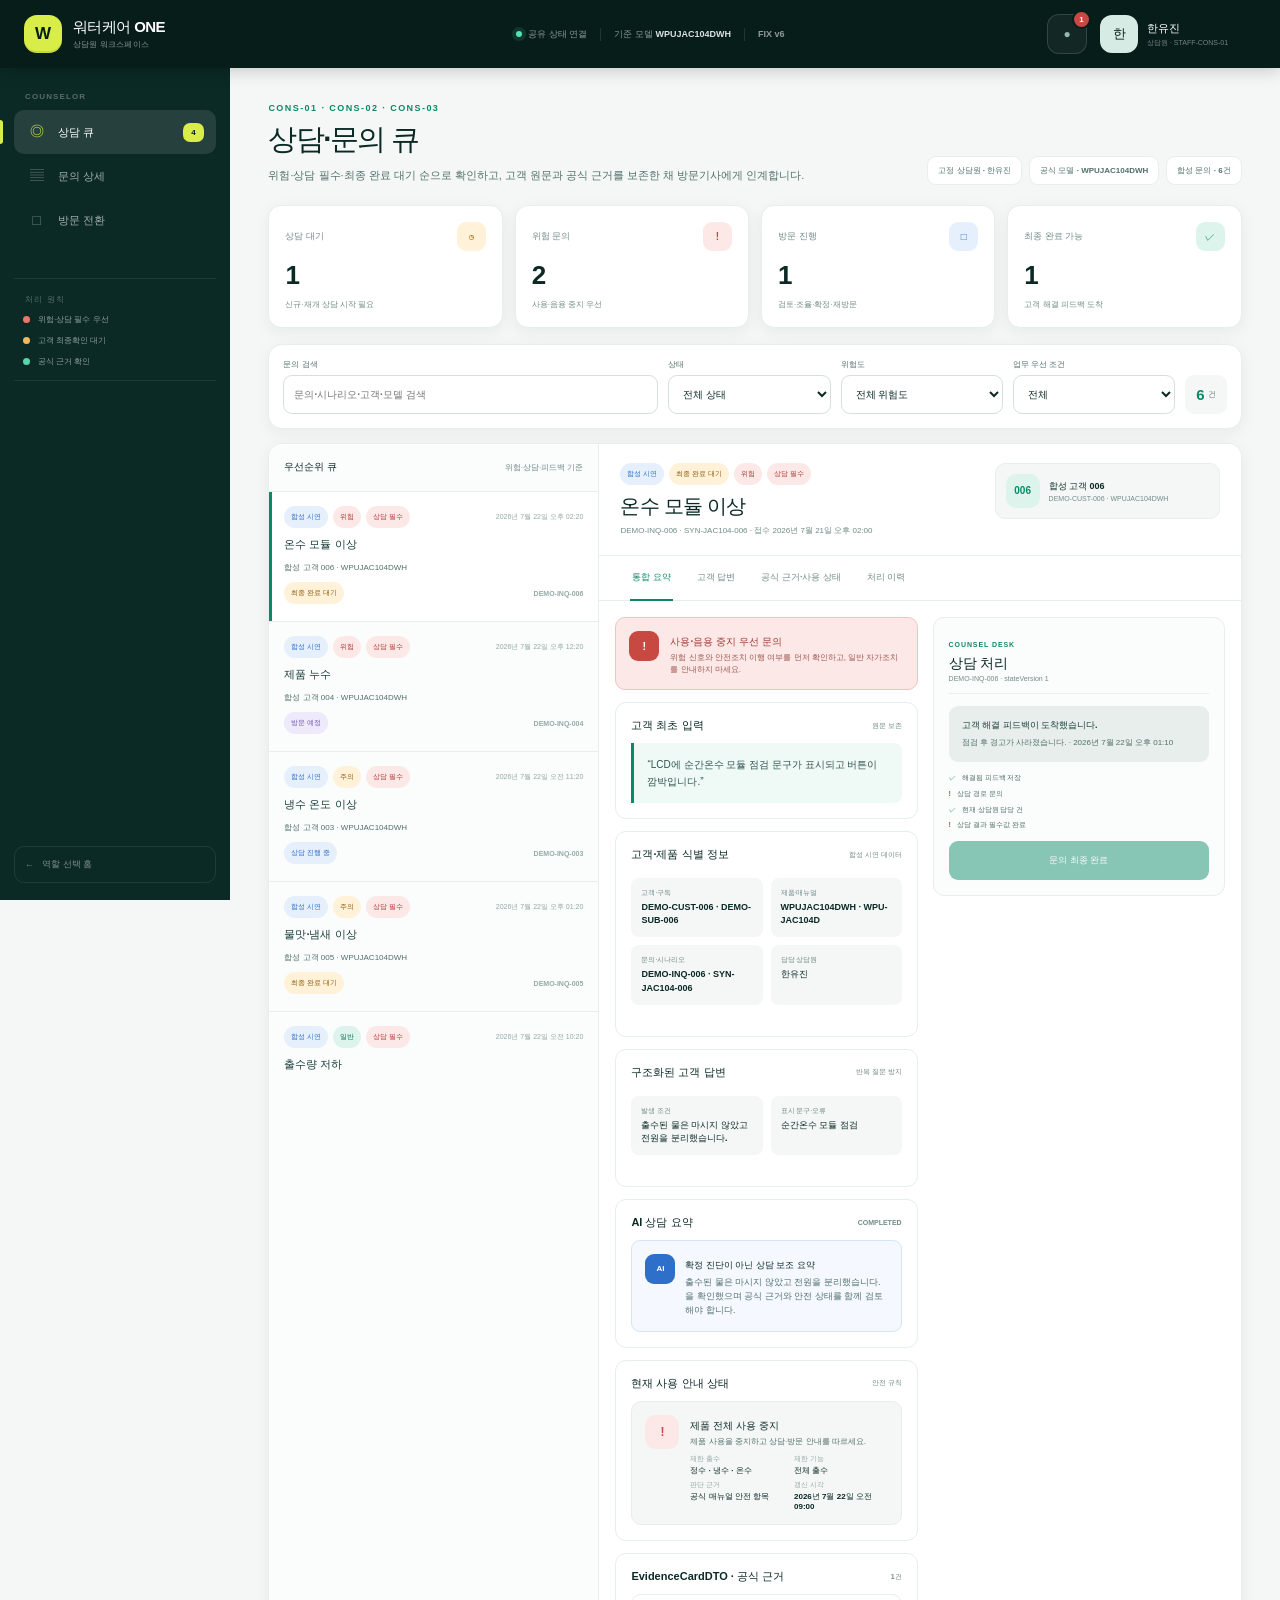
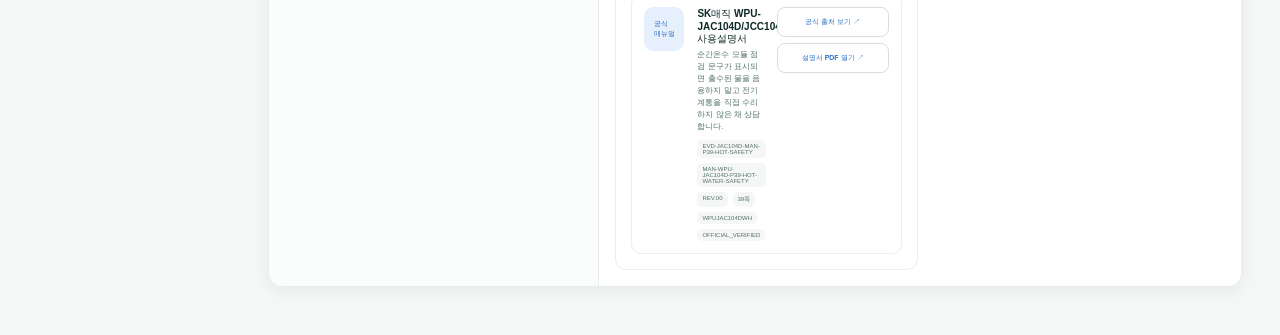
==== counselor.html @ 99f56e0e "2026-07-22 | 상담원 PC 웹 CONS-01~03 업무 흐름 구현 files: counselor.html, assets/js/counselor-app-v6.js  우선 상" ====
<!doctype html>
<html lang="ko">
<head>
  <meta charset="utf-8">
  <meta name="viewport" content="width=device-width, initial-scale=1">
  <meta name="description" content="WPUJAC104DWH 고객 상담과 방문 전환을 처리하는 상담원 업무 화면">
  <title>워터케어 ONE · 상담원 업무</title>
  <link rel="stylesheet" href="assets/css/fix-base.css">
  <link rel="stylesheet" href="assets/css/staff-desktop-v6.css">
</head>
<body class="v6-body v6-body--counselor">
  <a class="v6-skip-link" href="#v6-main">본문 바로가기</a>

  <header class="v6-topbar">
    <a class="v6-brand" href="index.html" aria-label="워터케어 ONE 역할 선택 홈으로 이동">
      <span class="v6-brand__mark" aria-hidden="true">W</span>
      <span><strong>워터케어 ONE</strong><small>상담원 워크스페이스</small></span>
    </a>
    <div class="v6-topbar__context" aria-label="현재 업무 컨텍스트">
      <span class="v6-live-dot"><i></i> 공유 상태 연결</span>
      <span>기준 모델 <b>WPUJAC104DWH</b></span>
      <span>FIX v6</span>
    </div>
    <div class="v6-topbar__actions">
      <button id="counselor-notification-toggle" class="v6-icon-button" type="button" aria-label="상담원 알림 열기" aria-haspopup="dialog" aria-controls="counselor-notification-panel" aria-expanded="false">
        <span aria-hidden="true">●</span><b id="counselor-notification-count" hidden>0</b>
      </button>
      <div class="v6-user-chip"><span>한</span><div><strong>한유진</strong><small>상담원 · STAFF-CONS-01</small></div></div>
    </div>
  </header>

  <div class="v6-shell">
    <aside class="v6-sidebar" aria-label="상담원 화면 메뉴">
      <div class="v6-sidebar__section">
        <p>COUNSELOR</p>
        <button class="v6-nav-item is-active" type="button" data-counselor-section="queue" aria-current="page"><span aria-hidden="true">◎</span><span>상담 큐</span><b id="counselor-queue-count">0</b></button>
        <button class="v6-nav-item" type="button" data-counselor-section="detail"><span aria-hidden="true">▤</span><span>문의 상세</span></button>
        <button class="v6-nav-item" type="button" data-counselor-section="visit"><span aria-hidden="true">□</span><span>방문 전환</span></button>
      </div>
      <div class="v6-sidebar__legend">
        <p>처리 원칙</p>
        <ul>
          <li><i class="is-danger"></i>위험·상담 필수 우선</li>
          <li><i class="is-warning"></i>고객 최종확인 대기</li>
          <li><i class="is-safe"></i>공식 근거 확인</li>
        </ul>
      </div>
      <a class="v6-home-link" href="index.html"><span aria-hidden="true">←</span> 역할 선택 홈</a>
    </aside>

    <main id="v6-main" class="v6-main" tabindex="-1">
      <div id="counselor-app" aria-live="polite" aria-busy="true">
        <div class="v6-loading"><span></span><strong>상담 업무 데이터를 불러오는 중입니다.</strong></div>
      </div>
    </main>
  </div>

  <section id="counselor-notification-panel" class="v6-notification-panel" role="dialog" aria-modal="false" aria-labelledby="counselor-notification-title" hidden>
    <header><div><small>WORK NOTIFICATIONS</small><h2 id="counselor-notification-title">상담 업무 알림</h2></div><button type="button" data-close-notifications aria-label="알림 닫기">×</button></header>
    <div id="counselor-notification-list" class="v6-notification-list"></div>
    <footer>알림을 선택하면 연결된 문의 상세를 엽니다.</footer>
  </section>

  <div id="v6-toast" class="v6-toast" role="status" aria-live="polite" aria-atomic="true"></div>
  <noscript><div class="v6-noscript">이 업무 화면을 사용하려면 JavaScript를 활성화해 주세요.</div></noscript>

  <script src="assets/js/fix-data.js"></script>
  <script src="assets/js/fix-store.js"></script>
  <script src="assets/js/fix-common.js"></script>
  <script src="assets/js/counselor-app-v6.js"></script>
</body>
</html>
---- assets/css/fix-base.css ----
:root {
  --wc-ink-950: #071d19;
  --wc-ink-900: #0b2924;
  --wc-ink-800: #173c35;
  --wc-ink-700: #31544d;
  --wc-ink-600: #55716b;
  --wc-ink-500: #718b85;
  --wc-ink-300: #b7c8c4;
  --wc-ink-200: #d4e0dd;
  --wc-ink-100: #e7eeec;
  --wc-ink-50: #f5f8f7;
  --wc-green: #008f72;
  --wc-green-dark: #00715b;
  --wc-mint: #e6f7f1;
  --wc-lime: #dff35d;
  --wc-blue: #246bc4;
  --wc-blue-soft: #eaf2ff;
  --wc-amber: #a86300;
  --wc-amber-soft: #fff3d8;
  --wc-red: #c33a3a;
  --wc-red-soft: #fff0ef;
  --wc-white: #fff;
  --wc-radius-sm: 10px;
  --wc-radius-md: 16px;
  --wc-radius-lg: 24px;
  --wc-shadow-sm: 0 8px 24px rgba(7, 35, 29, .08);
  --wc-shadow-lg: 0 24px 64px rgba(7, 35, 29, .16);
  font-family: Pretendard, "Noto Sans KR", "Malgun Gothic", system-ui, -apple-system, sans-serif;
  color: var(--wc-ink-900);
  background: var(--wc-ink-50);
  font-synthesis: none;
}

* { box-sizing: border-box; }
html { min-width: 320px; min-height: 100%; scroll-behavior: smooth; }
body { min-height: 100vh; margin: 0; color: var(--wc-ink-900); background: var(--wc-ink-50); }
button, input, select, textarea { font: inherit; }
button, a { -webkit-tap-highlight-color: transparent; }
a { color: inherit; text-decoration: none; }
button { color: inherit; }
img, svg { display: block; max-width: 100%; }
[hidden] { display: none !important; }

.wc-skip-link { position: fixed; z-index: 9999; top: 8px; left: 8px; padding: 10px 14px; border-radius: 8px; color: white; background: var(--wc-ink-950); transform: translateY(-150%); }
.wc-skip-link:focus { transform: none; }
.wc-synthetic-banner { display: flex; align-items: center; justify-content: center; min-height: 28px; padding: 5px 16px; color: #314600; background: var(--wc-lime); font-size: 12px; font-weight: 850; letter-spacing: -.01em; text-align: center; }
.wc-source-tag { display: inline-flex; align-items: center; min-height: 24px; padding: 4px 9px; border-radius: 999px; color: var(--wc-green-dark); background: var(--wc-mint); font-size: 11px; font-weight: 850; }
.wc-source-tag--team { color: var(--wc-blue); background: var(--wc-blue-soft); }
.wc-source-tag--synthetic { color: #4a5d00; background: #eff8b5; }
.wc-source-tag--held { color: var(--wc-amber); background: var(--wc-amber-soft); }

.wc-badge { display: inline-flex; min-height: 24px; align-items: center; padding: 4px 9px; border: 1px solid transparent; border-radius: 999px; font-size: 11px; font-weight: 850; line-height: 1.2; }
.wc-badge--neutral { color: var(--wc-ink-700); border-color: var(--wc-ink-200); background: var(--wc-ink-50); }
.wc-badge--success { color: var(--wc-green-dark); border-color: #bce4d6; background: var(--wc-mint); }
.wc-badge--info { color: var(--wc-blue); border-color: #cadfff; background: var(--wc-blue-soft); }
.wc-badge--warning { color: var(--wc-amber); border-color: #f1d49b; background: var(--wc-amber-soft); }
.wc-badge--danger { color: var(--wc-red); border-color: #f1c2be; background: var(--wc-red-soft); }

.wc-card { border: 1px solid var(--wc-ink-100); border-radius: var(--wc-radius-md); background: white; box-shadow: var(--wc-shadow-sm); }
.wc-panel { padding: 20px; border: 1px solid var(--wc-ink-100); border-radius: var(--wc-radius-md); background: white; }
.wc-empty { padding: 36px 20px; border: 1px dashed var(--wc-ink-300); border-radius: var(--wc-radius-md); color: var(--wc-ink-600); text-align: center; }
.wc-empty strong { display: block; margin-bottom: 6px; color: var(--wc-ink-800); }
.wc-empty p { margin: 0; font-size: 13px; line-height: 1.6; }

.wc-button { display: inline-flex; min-height: 42px; align-items: center; justify-content: center; gap: 7px; padding: 9px 15px; border: 1px solid transparent; border-radius: 11px; cursor: pointer; font-size: 13px; font-weight: 850; text-align: center; transition: transform .16s ease, box-shadow .16s ease, background .16s ease; }
.wc-button:hover { transform: translateY(-1px); }
.wc-button:focus-visible, .wc-text-button:focus-visible, input:focus-visible, select:focus-visible, textarea:focus-visible, summary:focus-visible { outline: 3px solid rgba(36, 107, 196, .25); outline-offset: 2px; }
.wc-button--primary { color: white; background: var(--wc-green); box-shadow: 0 8px 18px rgba(0, 143, 114, .18); }
.wc-button--primary:hover { background: var(--wc-green-dark); }
.wc-button--secondary { color: var(--wc-green-dark); border-color: #aedbcf; background: white; }
.wc-button--ghost { color: var(--wc-ink-700); border-color: var(--wc-ink-200); background: var(--wc-ink-50); }
.wc-button--danger { color: white; background: var(--wc-red); }
.wc-button:disabled { cursor: not-allowed; opacity: .45; transform: none; box-shadow: none; }
.wc-text-button { padding: 6px 0; border: 0; color: var(--wc-green-dark); background: transparent; cursor: pointer; font-size: 12px; font-weight: 850; }

.wc-field { display: grid; gap: 7px; }
.wc-field > span, .wc-field > label { color: var(--wc-ink-700); font-size: 12px; font-weight: 800; }
.wc-field small { color: var(--wc-ink-500); font-size: 11px; line-height: 1.5; }
.wc-field input, .wc-field select, .wc-field textarea { width: 100%; min-height: 43px; padding: 10px 12px; border: 1px solid var(--wc-ink-200); border-radius: 10px; color: var(--wc-ink-900); background: white; }
.wc-field textarea { min-height: 94px; resize: vertical; line-height: 1.55; }
.wc-field input:focus, .wc-field select:focus, .wc-field textarea:focus { border-color: var(--wc-green); outline: 3px solid rgba(0, 143, 114, .11); }
.wc-check { display: flex; align-items: flex-start; gap: 9px; padding: 10px 12px; border: 1px solid var(--wc-ink-100); border-radius: 10px; background: white; font-size: 13px; font-weight: 700; line-height: 1.45; }
.wc-check input { width: 18px; height: 18px; margin: 0; accent-color: var(--wc-green); }

.wc-evidence { padding: 17px; border: 1px solid #bfe1d6; border-radius: var(--wc-radius-md); background: linear-gradient(145deg, white, #f4fbf8); }
.wc-evidence--held { border-color: #f1d49b; background: #fffaf0; }
.wc-evidence__head { display: flex; flex-wrap: wrap; align-items: center; justify-content: space-between; gap: 8px; }
.wc-evidence h4 { margin: 13px 0 7px; font-size: 15px; line-height: 1.4; }
.wc-evidence > p { margin: 10px 0; color: var(--wc-ink-700); font-size: 13px; line-height: 1.65; }
.wc-evidence__meta, .wc-evidence__details { display: grid; margin: 10px 0; grid-template-columns: repeat(2, minmax(0, 1fr)); gap: 8px; }
.wc-evidence__meta div, .wc-evidence__details div { min-width: 0; padding: 9px; border-radius: 8px; background: rgba(255, 255, 255, .78); }
.wc-evidence dt { color: var(--wc-ink-500); font-size: 10px; }
.wc-evidence dd { overflow-wrap: anywhere; margin: 3px 0 0; font-size: 11px; font-weight: 800; }
.wc-evidence details { margin-top: 11px; }
.wc-evidence summary { cursor: pointer; color: var(--wc-ink-700); font-size: 12px; font-weight: 800; }
.wc-evidence__actions { display: flex; flex-wrap: wrap; gap: 8px; margin-top: 13px; }

.wc-notification-list { display: grid; margin: 0; padding: 0; gap: 8px; list-style: none; }
.wc-notification-list li { display: flex; align-items: center; justify-content: space-between; gap: 12px; padding: 13px; border: 1px solid var(--wc-ink-100); border-radius: 11px; background: white; }
.wc-notification-list li.is-unread { border-color: #b8dbd2; background: #f1faf7; box-shadow: inset 3px 0 var(--wc-green); }
.wc-notification-list strong { display: block; font-size: 13px; }
.wc-notification-list p { margin: 4px 0; color: var(--wc-ink-600); font-size: 12px; line-height: 1.45; }
.wc-notification-list time { color: var(--wc-ink-500); font-size: 10px; }

.wc-toast { position: fixed; z-index: 9999; right: 22px; bottom: 22px; max-width: min(380px, calc(100vw - 32px)); padding: 13px 17px; border-radius: 12px; color: white; background: var(--wc-ink-900); box-shadow: var(--wc-shadow-lg); opacity: 0; pointer-events: none; transform: translateY(12px); transition: opacity .18s ease, transform .18s ease; }
.wc-toast.is-visible { opacity: 1; transform: none; }
.wc-toast--danger { background: var(--wc-red); }
.wc-toast--success { background: var(--wc-green-dark); }

.wc-dialog { width: min(620px, calc(100vw - 24px)); max-height: calc(100vh - 30px); padding: 0; border: 0; border-radius: 20px; background: white; box-shadow: var(--wc-shadow-lg); }
.wc-dialog::backdrop { background: rgba(4, 24, 20, .58); backdrop-filter: blur(3px); }
.wc-dialog__body { display: grid; padding: 22px; gap: 16px; }
.wc-dialog__head { display: flex; align-items: flex-start; justify-content: space-between; gap: 12px; }
.wc-dialog__head h2 { margin: 0; font-size: 20px; }
.wc-dialog__close { display: grid; width: 38px; height: 38px; flex: 0 0 auto; place-items: center; border: 1px solid var(--wc-ink-200); border-radius: 10px; background: white; cursor: pointer; font-size: 22px; }
.wc-dialog__actions { display: flex; justify-content: flex-end; gap: 8px; padding-top: 4px; }

@media (max-width: 600px) {
  .wc-toast { right: 16px; bottom: 82px; left: 16px; max-width: none; }
  .wc-evidence__meta, .wc-evidence__details { grid-template-columns: 1fr; }
  .wc-dialog__actions { flex-direction: column-reverse; }
  .wc-dialog__actions .wc-button { width: 100%; }
}

@media (prefers-reduced-motion: reduce) {
  *, *::before, *::after { scroll-behavior: auto !important; transition-duration: .001ms !important; animation-duration: .001ms !important; animation-iteration-count: 1 !important; }
}
---- assets/css/staff-desktop-v6.css ----
:root {
  color-scheme: light;
  --v6-ink-950: #071d1a;
  --v6-ink-900: #0b2925;
  --v6-ink-800: #173c37;
  --v6-ink-700: #31524d;
  --v6-ink-600: #52706b;
  --v6-ink-500: #718b87;
  --v6-ink-400: #94aaa6;
  --v6-ink-300: #b9c9c6;
  --v6-ink-200: #d5e0de;
  --v6-ink-100: #e7eeec;
  --v6-ink-50: #f4f7f6;
  --v6-white: #fff;
  --v6-green: #0b8a68;
  --v6-green-700: #087053;
  --v6-green-100: #ddf4ec;
  --v6-green-50: #effaf6;
  --v6-lime: #d8ed48;
  --v6-blue: #2d6fc9;
  --v6-blue-100: #e6effc;
  --v6-red: #c84842;
  --v6-red-100: #fce9e7;
  --v6-amber: #a96d10;
  --v6-amber-100: #fff2d9;
  --v6-purple: #7556bb;
  --v6-purple-100: #eee9fb;
  --v6-shadow-sm: 0 4px 16px rgba(7, 29, 26, .06);
  --v6-shadow-md: 0 14px 36px rgba(7, 29, 26, .10);
  --v6-radius: 14px;
  --v6-topbar: 68px;
  --v6-sidebar: 230px;
}

*, *::before, *::after { box-sizing: border-box; }

html { min-width: 1024px; scroll-behavior: smooth; }

body, button, input, select, textarea { font-family: "Pretendard", "Noto Sans KR", "Malgun Gothic", sans-serif; }

body { margin: 0; color: var(--v6-ink-900); background: var(--v6-ink-50); }

button, input, select, textarea { font: inherit; }
button, a { -webkit-tap-highlight-color: transparent; }
button { border: 0; cursor: pointer; }
a { color: inherit; text-decoration: none; }

button:focus-visible, a:focus-visible, input:focus-visible, select:focus-visible, textarea:focus-visible, [tabindex]:focus-visible {
  outline: 3px solid rgba(45, 111, 201, .34);
  outline-offset: 2px;
}

.v6-skip-link { position: fixed; z-index: 1000; top: -60px; left: 20px; padding: 10px 14px; border-radius: 0 0 9px 9px; color: #fff; background: var(--v6-blue); font-size: 13px; font-weight: 800; transition: top .16s ease; }
.v6-skip-link:focus { top: 0; }

.v6-topbar {
  position: fixed;
  z-index: 100;
  top: 0;
  right: 0;
  left: 0;
  display: grid;
  height: var(--v6-topbar);
  align-items: center;
  grid-template-columns: var(--v6-sidebar) minmax(0, 1fr) auto;
  padding: 0 24px;
  color: #fff;
  background: var(--v6-ink-950);
  box-shadow: 0 3px 16px rgba(0, 0, 0, .18);
}

.v6-brand { display: flex; align-items: center; gap: 11px; width: max-content; }
.v6-brand__mark { display: grid; width: 38px; height: 38px; place-items: center; border-radius: 13px; color: var(--v6-ink-950); background: var(--v6-lime); font-size: 17px; font-weight: 950; box-shadow: inset 0 -2px rgba(0, 0, 0, .09); }
.v6-brand > span:last-child { display: flex; flex-direction: column; }
.v6-brand strong { font-size: 15px; font-weight: 900; letter-spacing: -.04em; }
.v6-brand small { margin-top: 2px; color: rgba(255, 255, 255, .52); font-size: 8px; font-weight: 750; letter-spacing: .02em; }

.v6-topbar__context { display: flex; align-items: center; justify-content: center; gap: 13px; color: rgba(255, 255, 255, .55); font-size: 9px; font-weight: 700; }
.v6-topbar__context > span { padding-right: 13px; border-right: 1px solid rgba(255, 255, 255, .11); }
.v6-topbar__context > span:last-child { padding-right: 0; border-right: 0; }
.v6-topbar__context b { color: rgba(255, 255, 255, .86); }
.v6-live-dot { display: flex; align-items: center; gap: 6px; }
.v6-live-dot i { width: 6px; height: 6px; border-radius: 999px; background: #54e3b1; box-shadow: 0 0 0 4px rgba(84, 227, 177, .12); }
.v6-readonly-badge { padding: 5px 8px !important; border: 1px solid rgba(216, 237, 72, .18) !important; border-radius: 999px; color: var(--v6-lime); background: rgba(216, 237, 72, .07); }

.v6-topbar__actions { display: flex; align-items: center; gap: 13px; }
.v6-icon-button { position: relative; display: grid; width: 40px; height: 40px; place-items: center; border: 1px solid rgba(255, 255, 255, .14); border-radius: 12px; color: #9bb5b0; background: rgba(255, 255, 255, .05); }
.v6-icon-button:hover { color: #fff; background: rgba(255, 255, 255, .1); }
.v6-icon-button > span { font-size: 12px; }
.v6-icon-button > b { position: absolute; top: -5px; right: -5px; display: grid; min-width: 19px; height: 19px; place-items: center; padding: 0 5px; border: 2px solid var(--v6-ink-950); border-radius: 999px; color: #fff; background: var(--v6-red); font-size: 8px; }
.v6-user-chip { display: flex; min-width: 156px; align-items: center; gap: 9px; }
.v6-user-chip > span { display: grid; width: 38px; height: 38px; flex: 0 0 38px; place-items: center; border-radius: 12px; color: var(--v6-ink-950); background: #d7ebe5; font-size: 13px; font-weight: 900; }
.v6-user-chip > div { display: flex; flex-direction: column; }
.v6-user-chip strong { font-size: 11px; }
.v6-user-chip small { margin-top: 2px; color: rgba(255, 255, 255, .45); font-size: 7px; }

.v6-shell { display: grid; min-height: 100vh; padding-top: var(--v6-topbar); grid-template-columns: var(--v6-sidebar) minmax(0, 1fr); }
.v6-sidebar { position: fixed; z-index: 60; top: var(--v6-topbar); bottom: 0; left: 0; display: flex; width: var(--v6-sidebar); flex-direction: column; padding: 22px 14px 17px; color: #fff; background: var(--v6-ink-900); }
.v6-sidebar__section > p, .v6-sidebar__legend > p { margin: 2px 11px 9px; color: rgba(255, 255, 255, .32); font-size: 8px; font-weight: 900; letter-spacing: .14em; }
.v6-nav-item { position: relative; display: flex; width: 100%; min-height: 44px; align-items: center; gap: 11px; padding: 0 12px; border-radius: 10px; color: rgba(255, 255, 255, .63); background: transparent; font-size: 11px; font-weight: 800; text-align: left; }
.v6-nav-item > span:first-child { display: grid; width: 21px; place-items: center; color: rgba(255, 255, 255, .38); font-size: 14px; }
.v6-nav-item > b { display: grid; min-width: 21px; height: 19px; margin-left: auto; place-items: center; padding: 0 5px; border-radius: 7px; color: var(--v6-ink-950); background: var(--v6-lime); font-size: 8px; }
.v6-nav-item:hover { color: #fff; background: rgba(255, 255, 255, .06); }
.v6-nav-item.is-active { color: #fff; background: rgba(255, 255, 255, .11); }
.v6-nav-item.is-active::before { position: absolute; top: 10px; bottom: 10px; left: -14px; width: 3px; border-radius: 0 4px 4px 0; background: var(--v6-lime); content: ""; }
.v6-nav-item.is-active > span:first-child { color: var(--v6-lime); }

.v6-sidebar__legend { margin-top: 36px; padding: 13px 9px; border-top: 1px solid rgba(255, 255, 255, .08); border-bottom: 1px solid rgba(255, 255, 255, .08); }
.v6-sidebar__legend > p { margin-left: 2px; }
.v6-sidebar__legend ul { display: grid; gap: 10px; margin: 0; padding: 0; list-style: none; }
.v6-sidebar__legend li { display: flex; align-items: center; gap: 8px; color: rgba(255, 255, 255, .55); font-size: 8px; }
.v6-sidebar__legend i { width: 7px; height: 7px; border-radius: 999px; background: var(--v6-ink-400); }
.v6-sidebar__legend i.is-danger { background: #f0746d; }
.v6-sidebar__legend i.is-warning { background: #efb95f; }
.v6-sidebar__legend i.is-safe { background: #59d6a9; }
.v6-sidebar__legend i.is-neutral { background: #91aaa5; }
.v6-home-link { display: flex; align-items: center; gap: 8px; margin-top: auto; padding: 11px 10px; border: 1px solid rgba(255, 255, 255, .09); border-radius: 10px; color: rgba(255, 255, 255, .48); font-size: 9px; font-weight: 800; }
.v6-home-link:hover { color: #fff; border-color: rgba(255, 255, 255, .18); }

.v6-main { min-width: 0; grid-column: 2; padding: 29px clamp(26px, 3vw, 48px) 48px; }
.v6-loading { display: flex; min-height: 420px; align-items: center; justify-content: center; gap: 12px; color: var(--v6-ink-600); font-size: 12px; }
.v6-loading span { width: 18px; height: 18px; border: 2px solid var(--v6-ink-200); border-top-color: var(--v6-green); border-radius: 999px; animation: v6-spin .7s linear infinite; }
@keyframes v6-spin { to { transform: rotate(360deg); } }

.v6-page-head { display: flex; align-items: flex-end; justify-content: space-between; gap: 20px; margin-bottom: 20px; }
.v6-page-head__copy > small, .v6-kicker { color: var(--v6-green); font-size: 9px; font-weight: 950; letter-spacing: .16em; }
.v6-page-head h1 { margin: 5px 0 7px; font-size: clamp(27px, 2.25vw, 38px); font-weight: 950; letter-spacing: -.055em; }
.v6-page-head p { max-width: 720px; margin: 0; color: var(--v6-ink-600); font-size: 11px; line-height: 1.6; }
.v6-page-head__meta { display: flex; flex-wrap: wrap; justify-content: flex-end; gap: 7px; }
.v6-page-head__meta span { padding: 8px 10px; border: 1px solid var(--v6-ink-100); border-radius: 9px; color: var(--v6-ink-600); background: #fff; font-size: 8px; font-weight: 800; }

.v6-panel { border: 1px solid var(--v6-ink-100); border-radius: var(--v6-radius); background: #fff; box-shadow: var(--v6-shadow-sm); }
.v6-panel-head { display: flex; align-items: center; justify-content: space-between; gap: 12px; padding: 16px 18px; border-bottom: 1px solid var(--v6-ink-100); }
.v6-panel-head h2, .v6-panel-head h3 { margin: 0; font-size: 14px; letter-spacing: -.03em; }
.v6-panel-head p { margin: 3px 0 0; color: var(--v6-ink-500); font-size: 8px; }
.v6-panel-head > span { color: var(--v6-ink-500); font-size: 8px; font-weight: 800; }

.v6-metric-grid { display: grid; margin-bottom: 16px; grid-template-columns: repeat(4, minmax(0, 1fr)); gap: 12px; }
.v6-metric-card { min-width: 0; padding: 16px; border: 1px solid var(--v6-ink-100); border-radius: 13px; background: #fff; box-shadow: var(--v6-shadow-sm); }
.v6-metric-card > div { display: flex; align-items: center; justify-content: space-between; gap: 8px; }
.v6-metric-card span { color: var(--v6-ink-500); font-size: 9px; font-weight: 800; }
.v6-metric-card i { display: grid; width: 29px; height: 29px; place-items: center; border-radius: 9px; color: var(--v6-blue); background: var(--v6-blue-100); font-style: normal; font-size: 10px; font-weight: 950; }
.v6-metric-card.is-danger i { color: var(--v6-red); background: var(--v6-red-100); }
.v6-metric-card.is-warning i { color: var(--v6-amber); background: var(--v6-amber-100); }
.v6-metric-card.is-safe i { color: var(--v6-green); background: var(--v6-green-100); }
.v6-metric-card strong { display: block; margin: 9px 0 2px; font-size: 26px; letter-spacing: -.04em; }
.v6-metric-card small { color: var(--v6-ink-500); font-size: 8px; }

.v6-filter-panel { display: grid; align-items: end; margin-bottom: 14px; padding: 14px; grid-template-columns: minmax(250px, 1.5fr) repeat(3, minmax(130px, .65fr)) auto; gap: 10px; }
.v6-filter, .v6-form-field { display: grid; min-width: 0; gap: 5px; color: var(--v6-ink-600); font-size: 8px; font-weight: 850; }
.v6-filter input, .v6-filter select, .v6-form-field input, .v6-form-field select, .v6-form-field textarea { width: 100%; border: 1px solid var(--v6-ink-200); border-radius: 9px; color: var(--v6-ink-900); background: #fff; font-size: 10px; }
.v6-filter input, .v6-filter select, .v6-form-field input, .v6-form-field select { height: 39px; padding: 0 10px; }
.v6-form-field textarea { min-height: 82px; padding: 10px; resize: vertical; line-height: 1.55; }
.v6-filter-summary { display: flex; height: 39px; align-items: center; gap: 3px; padding: 0 11px; border-radius: 9px; color: var(--v6-ink-500); background: var(--v6-ink-50); font-size: 8px; white-space: nowrap; }
.v6-filter-summary b { color: var(--v6-green); font-size: 15px; }
.v6-button { display: inline-flex; min-height: 39px; align-items: center; justify-content: center; gap: 7px; padding: 0 14px; border: 1px solid transparent; border-radius: 9px; font-size: 9px; font-weight: 900; }
.v6-button--primary { color: #fff; background: var(--v6-green); }
.v6-button--primary:hover { background: var(--v6-green-700); }
.v6-button--secondary { color: var(--v6-ink-800); border-color: var(--v6-ink-200); background: #fff; }
.v6-button--secondary:hover { border-color: var(--v6-green); color: var(--v6-green); }
.v6-button--danger { color: var(--v6-red); border-color: #efc3bf; background: var(--v6-red-100); }
.v6-button--full { width: 100%; }
.v6-button:disabled { cursor: not-allowed; opacity: .48; }

.v6-queue-layout { display: grid; min-height: 720px; grid-template-columns: 330px minmax(0, 1fr); overflow: hidden; }
.v6-queue-column { border-right: 1px solid var(--v6-ink-100); background: #fbfcfc; }
.v6-queue-column__head { display: flex; height: 48px; align-items: center; justify-content: space-between; padding: 0 15px; border-bottom: 1px solid var(--v6-ink-100); }
.v6-queue-column__head strong { font-size: 10px; }
.v6-queue-column__head span { color: var(--v6-ink-500); font-size: 8px; }
.v6-queue-list { display: grid; max-height: calc(100vh - 310px); overflow: auto; }
.v6-queue-item { display: grid; min-height: 130px; gap: 7px; padding: 14px 15px; border-bottom: 1px solid var(--v6-ink-100); color: var(--v6-ink-800); background: transparent; text-align: left; }
.v6-queue-item:hover { background: var(--v6-green-50); }
.v6-queue-item.is-selected { position: relative; background: #fff; box-shadow: inset 3px 0 var(--v6-green); }
.v6-queue-item__top, .v6-queue-item__bottom { display: flex; align-items: center; justify-content: space-between; gap: 8px; }
.v6-queue-item__top time, .v6-queue-item__bottom b { color: var(--v6-ink-400); font-size: 7px; }
.v6-queue-item > strong { overflow: hidden; font-size: 11px; text-overflow: ellipsis; white-space: nowrap; }
.v6-queue-item > small { overflow: hidden; color: var(--v6-ink-600); font-size: 8px; text-overflow: ellipsis; white-space: nowrap; }
.v6-chip-row { display: flex; min-width: 0; flex-wrap: wrap; gap: 5px; }
.v6-chip { display: inline-flex; min-height: 22px; align-items: center; padding: 0 7px; border-radius: 999px; color: var(--v6-ink-600); background: var(--v6-ink-100); font-size: 7px; font-weight: 900; white-space: nowrap; }
.v6-chip--danger { color: #ad3834; background: var(--v6-red-100); }
.v6-chip--warning { color: #8c5a0d; background: var(--v6-amber-100); }
.v6-chip--success { color: var(--v6-green-700); background: var(--v6-green-100); }
.v6-chip--info { color: var(--v6-blue); background: var(--v6-blue-100); }
.v6-chip--purple { color: var(--v6-purple); background: var(--v6-purple-100); }
.v6-chip--outline { border: 1px solid var(--v6-ink-200); background: #fff; }

.v6-detail { min-width: 0; background: #fff; }
.v6-detail-empty, .v6-empty { display: flex; min-height: 280px; flex-direction: column; align-items: center; justify-content: center; padding: 30px; color: var(--v6-ink-500); text-align: center; }
.v6-detail-empty > span, .v6-empty > span { display: grid; width: 46px; height: 46px; margin-bottom: 11px; place-items: center; border-radius: 15px; background: var(--v6-ink-100); font-size: 18px; }
.v6-detail-empty strong, .v6-empty strong { color: var(--v6-ink-800); font-size: 12px; }
.v6-detail-empty p, .v6-empty p { max-width: 430px; margin: 5px 0 0; font-size: 9px; line-height: 1.55; }
.v6-detail-head { display: flex; align-items: flex-start; justify-content: space-between; gap: 18px; padding: 19px 21px; border-bottom: 1px solid var(--v6-ink-100); }
.v6-detail-head h2 { margin: 8px 0 5px; font-size: 20px; letter-spacing: -.04em; }
.v6-detail-head p { margin: 0; color: var(--v6-ink-500); font-size: 8px; }
.v6-customer-card { display: flex; min-width: 225px; align-items: center; gap: 9px; padding: 10px; border: 1px solid var(--v6-ink-100); border-radius: 10px; background: var(--v6-ink-50); }
.v6-customer-card > span { display: grid; width: 34px; height: 34px; place-items: center; border-radius: 10px; color: var(--v6-green); background: var(--v6-green-100); font-size: 10px; font-weight: 950; }
.v6-customer-card > div { display: flex; min-width: 0; flex-direction: column; }
.v6-customer-card strong { font-size: 9px; }
.v6-customer-card small { margin-top: 2px; color: var(--v6-ink-500); font-size: 7px; }
.v6-tabs { display: flex; gap: 2px; padding: 0 21px; border-bottom: 1px solid var(--v6-ink-100); }
.v6-tabs button { position: relative; min-height: 44px; padding: 0 12px; color: var(--v6-ink-500); background: transparent; font-size: 9px; font-weight: 850; }
.v6-tabs button.is-active { color: var(--v6-green); }
.v6-tabs button.is-active::after { position: absolute; right: 10px; bottom: -1px; left: 10px; height: 2px; background: var(--v6-green); content: ""; }
.v6-detail-body { display: grid; align-items: start; grid-template-columns: minmax(0, 1fr) 292px; gap: 15px; padding: 16px; }
.v6-detail-content { display: grid; min-width: 0; gap: 12px; }
.v6-section { padding: 15px; border: 1px solid var(--v6-ink-100); border-radius: 11px; background: #fff; }
.v6-section__head { display: flex; align-items: center; justify-content: space-between; gap: 10px; margin-bottom: 10px; }
.v6-section__head h3 { margin: 0; font-size: 11px; }
.v6-section__head span { color: var(--v6-ink-500); font-size: 7px; font-weight: 750; }
.v6-original { margin: 0; padding: 13px; border-left: 3px solid var(--v6-green); border-radius: 0 8px 8px 0; color: var(--v6-ink-700); background: var(--v6-green-50); font-size: 10px; line-height: 1.7; }
.v6-answer-grid, .v6-summary-grid { display: grid; grid-template-columns: repeat(2, minmax(0, 1fr)); gap: 8px; }
.v6-answer-grid > div, .v6-summary-grid > div { min-width: 0; padding: 10px; border-radius: 8px; background: var(--v6-ink-50); }
.v6-answer-grid dt, .v6-summary-grid dt { color: var(--v6-ink-500); font-size: 7px; }
.v6-answer-grid dd, .v6-summary-grid dd { margin: 3px 0 0; overflow-wrap: anywhere; font-size: 9px; font-weight: 800; line-height: 1.45; }
.v6-ai-summary { display: flex; gap: 10px; padding: 13px; border: 1px solid #d4e4f9; border-radius: 9px; background: #f5f9ff; }
.v6-ai-summary > span { display: grid; width: 30px; height: 30px; flex: 0 0 30px; place-items: center; border-radius: 9px; color: #fff; background: var(--v6-blue); font-size: 8px; font-weight: 950; }
.v6-ai-summary strong { font-size: 9px; }
.v6-ai-summary p { margin: 3px 0 0; color: var(--v6-ink-600); font-size: 9px; line-height: 1.6; }
.v6-danger-alert { display: flex; gap: 11px; padding: 13px; border: 1px solid #efc4c0; border-radius: 10px; background: var(--v6-red-100); }
.v6-danger-alert > b { display: grid; width: 30px; height: 30px; flex: 0 0 30px; place-items: center; border-radius: 9px; color: #fff; background: var(--v6-red); font-size: 11px; }
.v6-danger-alert strong { color: #a23732; font-size: 10px; }
.v6-danger-alert p { margin: 3px 0 0; color: #9c5651; font-size: 8px; line-height: 1.55; }
.v6-usage-card { display: grid; grid-template-columns: auto minmax(0, 1fr); gap: 11px; padding: 13px; border: 1px solid var(--v6-ink-100); border-radius: 10px; background: var(--v6-ink-50); }
.v6-usage-card > span { display: grid; width: 34px; height: 34px; place-items: center; border-radius: 10px; color: var(--v6-green); background: var(--v6-green-100); font-size: 12px; font-weight: 950; }
.v6-usage-card.is-danger > span { color: var(--v6-red); background: var(--v6-red-100); }
.v6-usage-card strong { font-size: 10px; }
.v6-usage-card p { margin: 3px 0 6px; color: var(--v6-ink-600); font-size: 8px; line-height: 1.55; }
.v6-usage-card dl { display: grid; margin: 0; grid-template-columns: repeat(2, minmax(0, 1fr)); gap: 4px 10px; }
.v6-usage-card dt { color: var(--v6-ink-400); font-size: 7px; }
.v6-usage-card dd { margin: 1px 0 0; font-size: 8px; font-weight: 800; }

.v6-evidence-list { display: grid; gap: 9px; }
.v6-evidence-card { display: grid; grid-template-columns: 42px minmax(0, 1fr) auto; gap: 11px; padding: 12px; border: 1px solid var(--v6-ink-100); border-radius: 10px; background: #fff; }
.v6-evidence-card__icon { display: grid; width: 40px; height: 44px; place-items: center; border-radius: 9px; color: var(--v6-blue); background: var(--v6-blue-100); font-size: 7px; font-weight: 950; }
.v6-evidence-card h4 { margin: 0 0 3px; font-size: 10px; }
.v6-evidence-card p { margin: 0 0 7px; color: var(--v6-ink-600); font-size: 8px; line-height: 1.5; }
.v6-evidence-meta { display: flex; flex-wrap: wrap; gap: 5px; }
.v6-evidence-meta span { padding: 3px 5px; border-radius: 5px; color: var(--v6-ink-600); background: var(--v6-ink-50); font-size: 6px; }
.v6-evidence-actions { display: flex; min-width: 112px; flex-direction: column; gap: 6px; }
.v6-evidence-actions a { display: inline-flex; min-height: 30px; align-items: center; justify-content: center; padding: 0 8px; border: 1px solid var(--v6-ink-200); border-radius: 8px; color: var(--v6-blue); background: #fff; font-size: 7px; font-weight: 900; }
.v6-evidence-actions a:hover { border-color: var(--v6-blue); }
.v6-evidence-hold { padding: 12px; border: 1px dashed #dfb769; border-radius: 9px; color: #845912; background: var(--v6-amber-100); font-size: 8px; line-height: 1.55; }

.v6-timeline { display: grid; gap: 0; margin: 0; padding: 0; list-style: none; }
.v6-timeline li { position: relative; display: grid; grid-template-columns: 16px minmax(0, 1fr); gap: 9px; padding-bottom: 15px; }
.v6-timeline li::before { position: absolute; top: 13px; bottom: -1px; left: 5px; width: 1px; background: var(--v6-ink-200); content: ""; }
.v6-timeline li:last-child::before { display: none; }
.v6-timeline li > i { position: relative; z-index: 1; width: 11px; height: 11px; margin-top: 2px; border: 3px solid #fff; border-radius: 999px; background: var(--v6-green); box-shadow: 0 0 0 1px var(--v6-green); }
.v6-timeline li > div > header { display: flex; align-items: center; justify-content: space-between; gap: 10px; }
.v6-timeline strong { font-size: 9px; }
.v6-timeline time { color: var(--v6-ink-400); font-size: 7px; }
.v6-timeline p { margin: 3px 0 0; color: var(--v6-ink-600); font-size: 8px; line-height: 1.45; }

.v6-action-panel { position: sticky; top: calc(var(--v6-topbar) + 15px); padding: 15px; border: 1px solid var(--v6-ink-100); border-radius: 11px; background: #fbfcfc; }
.v6-action-panel__head { padding-bottom: 11px; border-bottom: 1px solid var(--v6-ink-100); }
.v6-action-panel__head small { color: var(--v6-green); font-size: 7px; font-weight: 950; letter-spacing: .13em; }
.v6-action-panel__head h3 { margin: 4px 0 2px; font-size: 14px; }
.v6-action-panel__head p { margin: 0; color: var(--v6-ink-500); font-size: 7px; }
.v6-action-panel form { display: grid; gap: 9px; margin-top: 12px; }
.v6-action-buttons { display: grid; gap: 7px; margin-top: 11px; }
.v6-action-note { margin: 9px 0 0; color: var(--v6-ink-500); font-size: 7px; line-height: 1.55; }
.v6-readonly-card { margin-top: 12px; padding: 13px; border-radius: 9px; color: var(--v6-ink-600); background: var(--v6-ink-100); font-size: 8px; line-height: 1.55; }
.v6-readonly-card strong { display: block; margin-bottom: 4px; color: var(--v6-ink-800); font-size: 9px; }
.v6-guard-list { display: grid; gap: 6px; margin: 11px 0 0; padding: 0; list-style: none; }
.v6-guard-list li { display: flex; gap: 6px; color: var(--v6-ink-600); font-size: 7px; line-height: 1.4; }
.v6-guard-list li::before { color: var(--v6-green); content: "✓"; font-weight: 950; }
.v6-guard-list li.is-failed::before { color: var(--v6-red); content: "!"; }

.v6-operator-filters { display: grid; align-items: end; margin-bottom: 16px; padding: 15px; grid-template-columns: repeat(5, minmax(130px, 1fr)); gap: 10px; }
.v6-operator-filters .v6-filter:first-child { grid-column: span 1; }
.v6-operator-filters__summary { display: flex; align-items: center; justify-content: space-between; grid-column: 1 / -1; padding-top: 11px; border-top: 1px solid var(--v6-ink-100); color: var(--v6-ink-600); font-size: 8px; }
.v6-operator-filters__summary b { color: var(--v6-green); font-size: 13px; }
.v6-operator-grid { display: grid; margin-bottom: 16px; grid-template-columns: 1.1fr .9fr; gap: 14px; }
.v6-chart-body { padding: 15px 18px 18px; }
.v6-bars { display: grid; gap: 10px; }
.v6-bar { display: grid; align-items: center; grid-template-columns: 112px minmax(0, 1fr) 35px; gap: 9px; }
.v6-bar > span { overflow: hidden; color: var(--v6-ink-600); font-size: 8px; text-overflow: ellipsis; white-space: nowrap; }
.v6-bar > div { height: 8px; overflow: hidden; border-radius: 999px; background: var(--v6-ink-100); }
.v6-bar i { display: block; height: 100%; border-radius: inherit; background: linear-gradient(90deg, var(--v6-green), #49c59f); }
.v6-bar b { font-size: 8px; text-align: right; }
.v6-status-list { display: grid; margin: 0; padding: 0; list-style: none; }
.v6-status-list li { display: grid; align-items: center; grid-template-columns: minmax(0, 1fr) auto auto; gap: 10px; padding: 10px 0; border-bottom: 1px solid var(--v6-ink-100); }
.v6-status-list li:last-child { border-bottom: 0; }
.v6-status-list span { font-size: 8px; font-weight: 800; }
.v6-status-list b { font-size: 10px; }
.v6-status-list small { min-width: 39px; color: var(--v6-ink-500); font-size: 7px; text-align: right; }
.v6-flow-grid { display: grid; padding: 16px; grid-template-columns: repeat(4, minmax(0, 1fr)); gap: 9px; }
.v6-flow-card { position: relative; padding: 14px; border: 1px solid var(--v6-ink-100); border-radius: 10px; background: var(--v6-ink-50); }
.v6-flow-card::after { position: absolute; top: 50%; right: -9px; z-index: 1; color: var(--v6-ink-300); content: "→"; transform: translateY(-50%); }
.v6-flow-card:last-child::after { display: none; }
.v6-flow-card span { color: var(--v6-ink-500); font-size: 8px; }
.v6-flow-card strong { display: block; margin: 6px 0 2px; font-size: 21px; }
.v6-flow-card small { color: var(--v6-green); font-size: 7px; font-weight: 850; }

.v6-table-wrap { overflow: auto; }
.v6-table { width: 100%; border-collapse: collapse; table-layout: fixed; }
.v6-table th { padding: 11px 12px; color: var(--v6-ink-500); background: var(--v6-ink-50); font-size: 7px; font-weight: 900; text-align: left; }
.v6-table td { padding: 12px; border-top: 1px solid var(--v6-ink-100); color: var(--v6-ink-700); font-size: 8px; vertical-align: top; }
.v6-table td strong { display: block; color: var(--v6-ink-900); font-size: 8px; }
.v6-table td small { display: block; margin-top: 3px; color: var(--v6-ink-500); font-size: 7px; line-height: 1.45; }
.v6-exception-table th:nth-child(1) { width: 130px; }
.v6-exception-table th:nth-child(2) { width: 132px; }
.v6-exception-table th:nth-child(4) { width: 135px; }
.v6-exception-table th:nth-child(5) { width: 140px; }
.v6-exception-summary { display: flex; gap: 7px; }
.v6-readonly-notice { display: flex; align-items: center; gap: 10px; margin-bottom: 14px; padding: 11px 14px; border: 1px solid #d8e6fb; border-radius: 10px; color: var(--v6-ink-600); background: #f4f8fe; font-size: 8px; }
.v6-readonly-notice b { color: var(--v6-blue); }

.v6-notification-panel[hidden] { display: none !important; }
.v6-notification-panel { position: fixed; z-index: 180; top: 62px; right: 205px; width: 390px; overflow: hidden; border: 1px solid var(--v6-ink-200); border-radius: 14px; background: #fff; box-shadow: var(--v6-shadow-md); }
.v6-notification-panel > header { display: flex; align-items: flex-start; justify-content: space-between; gap: 10px; padding: 16px; border-bottom: 1px solid var(--v6-ink-100); }
.v6-notification-panel > header small { color: var(--v6-green); font-size: 7px; font-weight: 950; letter-spacing: .13em; }
.v6-notification-panel > header h2 { margin: 4px 0 0; font-size: 16px; }
.v6-notification-panel > header button { display: grid; width: 32px; height: 32px; place-items: center; border-radius: 9px; color: var(--v6-ink-500); background: var(--v6-ink-50); font-size: 17px; }
.v6-notification-panel > footer { padding: 10px 14px; border-top: 1px solid var(--v6-ink-100); color: var(--v6-ink-500); background: var(--v6-ink-50); font-size: 7px; text-align: center; }
.v6-notification-list { max-height: 440px; overflow: auto; padding: 8px; }
.v6-notification-list > button, .v6-notification-item { display: grid; width: 100%; grid-template-columns: 30px minmax(0, 1fr); gap: 9px; padding: 11px; border-radius: 10px; color: var(--v6-ink-700); background: transparent; text-align: left; }
.v6-notification-list > button:hover, .v6-notification-item:hover { background: var(--v6-ink-50); }
.v6-notification-item.is-unread { background: #f1f7ff; }
.v6-notification-item > span { display: grid; width: 28px; height: 28px; place-items: center; border-radius: 8px; color: var(--v6-blue); background: var(--v6-blue-100); font-size: 9px; font-weight: 950; }
.v6-notification-item.is-danger > span { color: var(--v6-red); background: var(--v6-red-100); }
.v6-notification-item strong { display: block; font-size: 9px; }
.v6-notification-item p { margin: 3px 0; color: var(--v6-ink-600); font-size: 8px; line-height: 1.45; }
.v6-notification-item small { color: var(--v6-ink-400); font-size: 7px; }
.v6-notification-empty { padding: 30px 15px; color: var(--v6-ink-500); font-size: 9px; text-align: center; }

.v6-toast { position: fixed; z-index: 240; right: 24px; bottom: 24px; max-width: 370px; padding: 11px 14px; border-radius: 10px; color: #fff; background: var(--v6-ink-900); box-shadow: var(--v6-shadow-md); font-size: 9px; font-weight: 750; opacity: 0; pointer-events: none; transform: translateY(10px); transition: opacity .18s ease, transform .18s ease; }
.v6-toast.is-visible { opacity: 1; transform: translateY(0); }
.v6-toast.is-danger { background: var(--v6-red); }
.v6-toast.is-success { background: var(--v6-green); }
.v6-noscript { position: fixed; z-index: 500; right: 20px; bottom: 20px; padding: 12px; border-radius: 9px; color: #fff; background: var(--v6-red); font-size: 10px; }
.v6-error { padding: 20px; border: 1px solid #efc4c0; border-radius: 12px; color: #9f3a35; background: var(--v6-red-100); }
.v6-error strong { display: block; font-size: 12px; }
.v6-error p { margin: 5px 0 0; font-size: 9px; }

@media (max-width: 1240px) {
  :root { --v6-sidebar: 210px; }
  .v6-main { padding-right: 24px; padding-left: 24px; }
  .v6-queue-layout { grid-template-columns: 300px minmax(0, 1fr); }
  .v6-detail-body { grid-template-columns: minmax(0, 1fr) 270px; }
  .v6-operator-filters { grid-template-columns: repeat(3, minmax(145px, 1fr)); }
}

@media (prefers-reduced-motion: reduce) {
  *, *::before, *::after { scroll-behavior: auto !important; animation-duration: .01ms !important; animation-iteration-count: 1 !important; transition-duration: .01ms !important; }
}
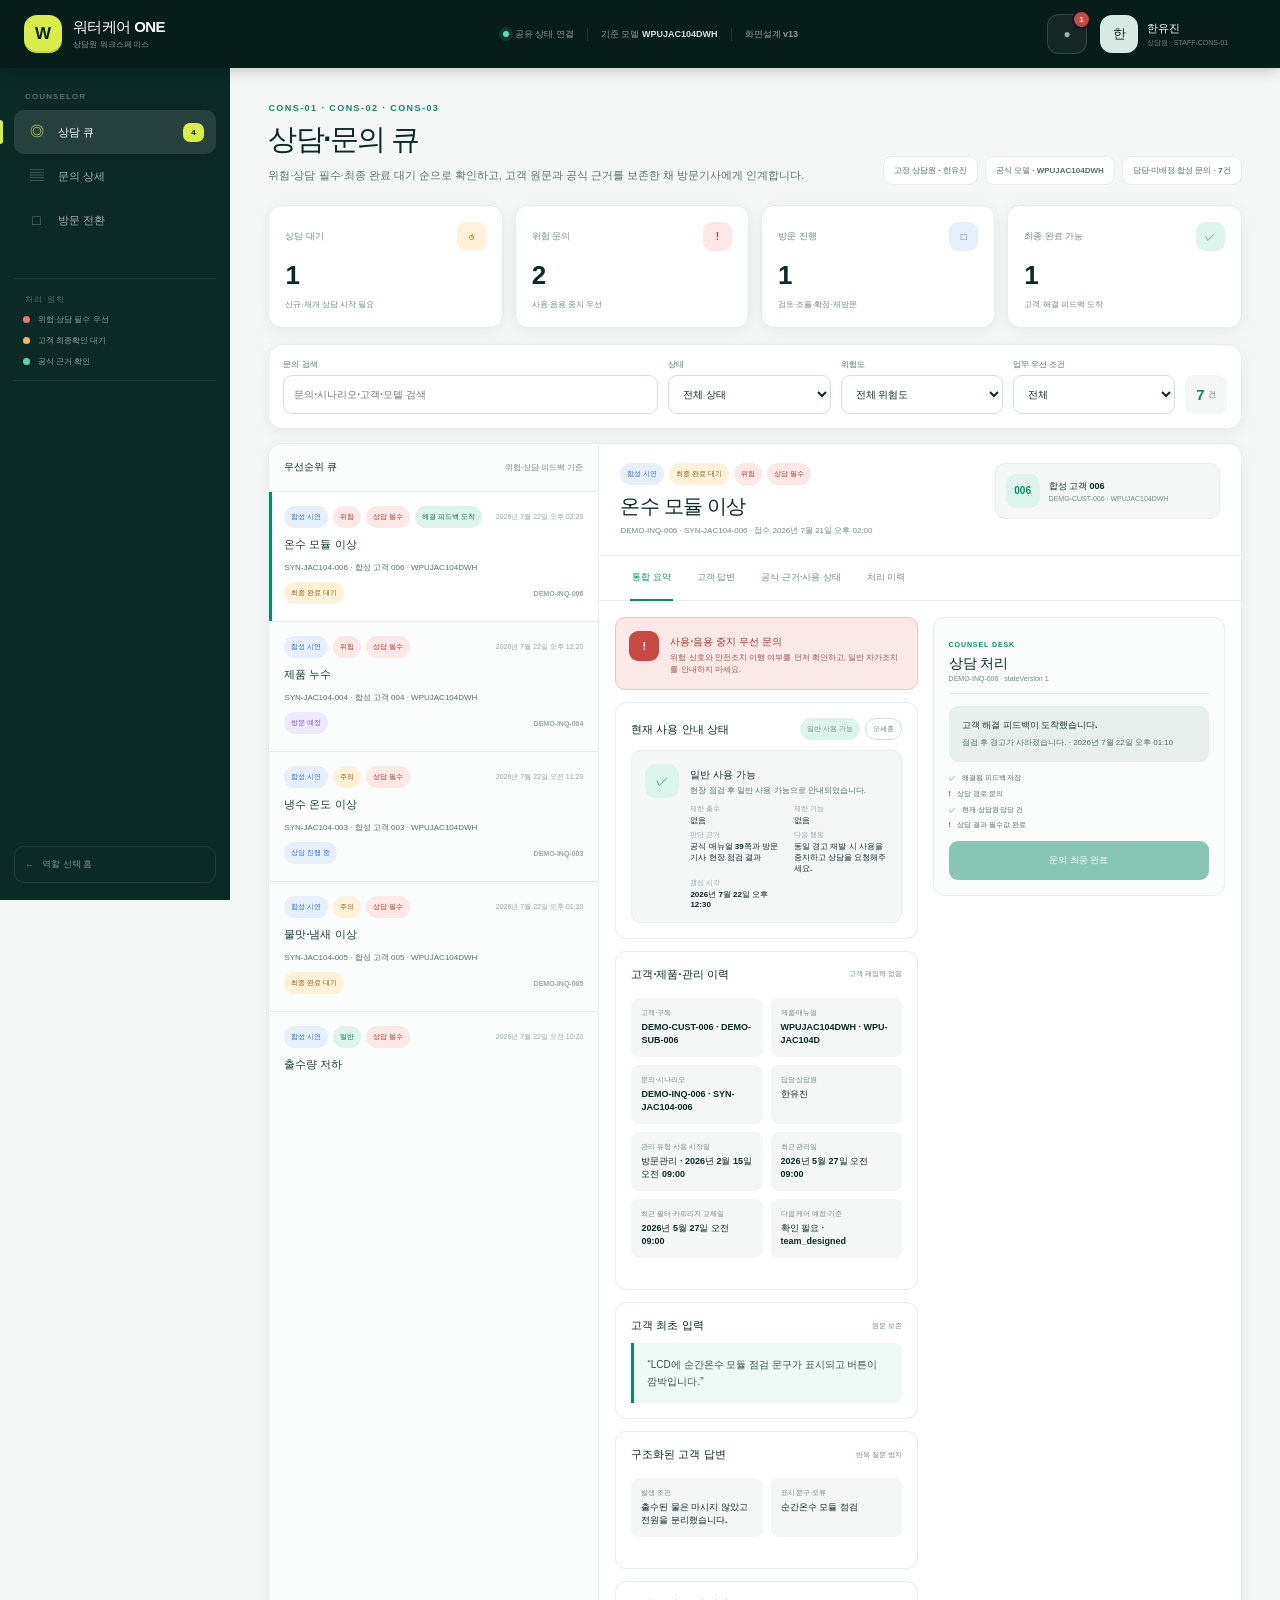
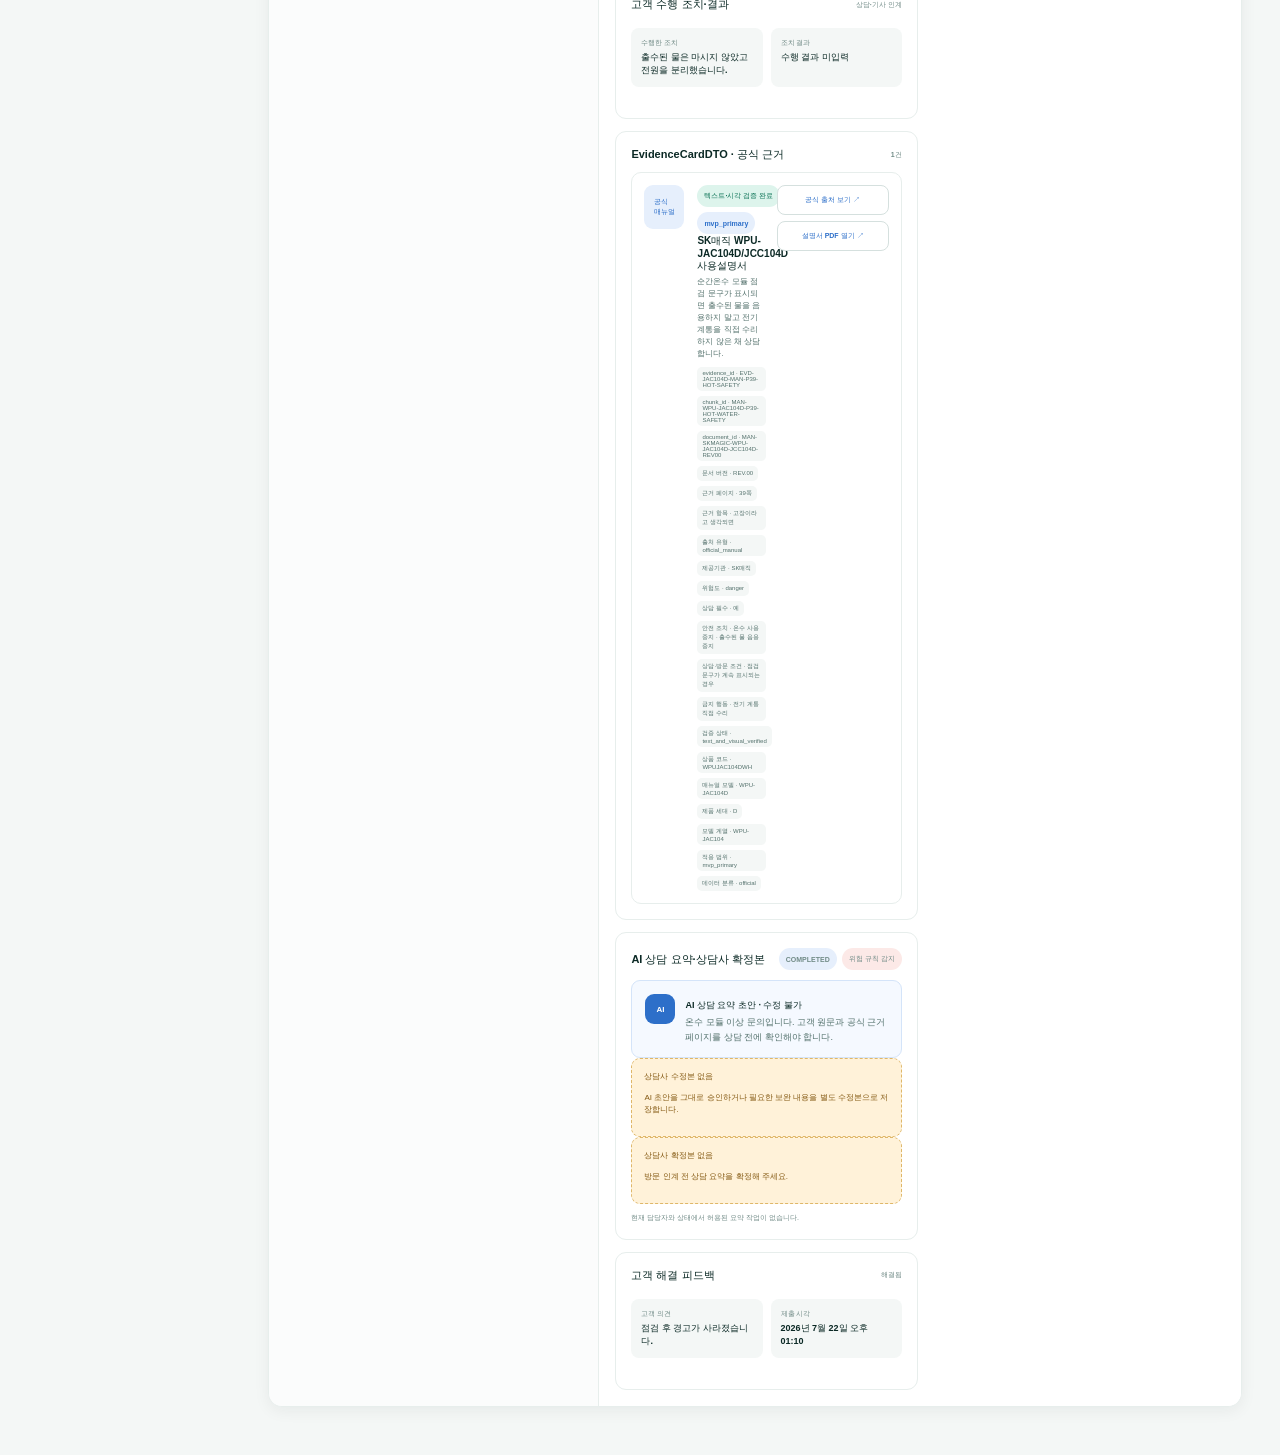
==== commit 4391564a: "2026-07-22 | 상담원 웹 CONS-01~03 큐·요약 확정·방문 인계 구현" ====
--- a/counselor.html
+++ b/counselor.html
@@ -19,7 +19,7 @@
     <div class="v6-topbar__context" aria-label="현재 업무 컨텍스트">
       <span class="v6-live-dot"><i></i> 공유 상태 연결</span>
       <span>기준 모델 <b>WPUJAC104DWH</b></span>
-      <span>FIX v6</span>
+      <span>화면설계 v13</span>
     </div>
     <div class="v6-topbar__actions">
       <button id="counselor-notification-toggle" class="v6-icon-button" type="button" aria-label="상담원 알림 열기" aria-haspopup="dialog" aria-controls="counselor-notification-panel" aria-expanded="false">
@@ -64,9 +64,13 @@
   <div id="v6-toast" class="v6-toast" role="status" aria-live="polite" aria-atomic="true"></div>
   <noscript><div class="v6-noscript">이 업무 화면을 사용하려면 JavaScript를 활성화해 주세요.</div></noscript>
 
-  <script src="assets/js/fix-data.js"></script>
-  <script src="assets/js/fix-store.js"></script>
-  <script src="assets/js/fix-common.js"></script>
-  <script src="assets/js/counselor-app-v6.js"></script>
+  <script src="assets/js/core/app-config.js"></script>
+  <script src="assets/js/domain/model-policy.js"></script>
+  <script src="assets/js/domain/ai-rag-simulator.js"></script>
+  <script src="assets/js/data/seed-data.js"></script>
+  <script src="assets/js/infrastructure/browser-state-repository.js"></script>
+  <script src="assets/js/core/store.js"></script>
+  <script src="assets/js/ui/common.js"></script>
+  <script src="assets/js/roles/counselor/app.js"></script>
 </body>
 </html>
